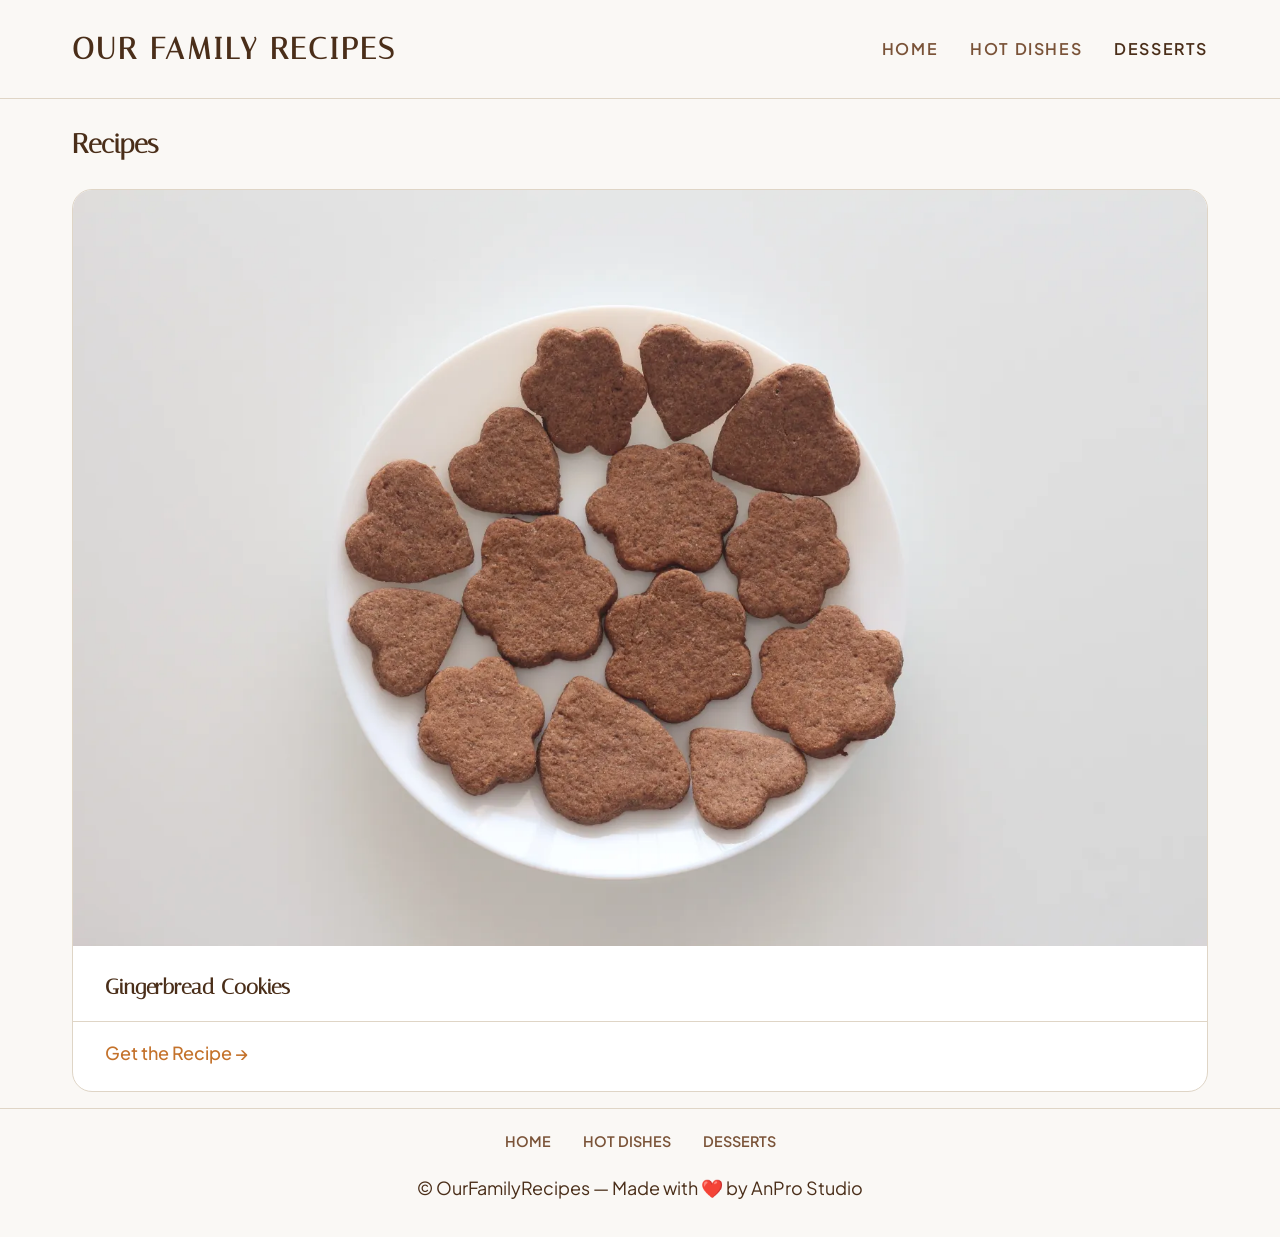
==== desserts/index.html @ f78f60fe "Feat: add title to gingerbread cookies card" ====
<!DOCTYPE html>
<html lang="en">
<head>
    <meta charset="UTF-8">
    <meta name="viewport" content="width=device-width, initial-scale=1.0">
    <title>Our Family Recipes</title>
    <link rel="preconnect" href="https://fonts.googleapis.com">
    <link rel="preconnect" href="https://fonts.gstatic.com" crossorigin">
    <link href="https://fonts.googleapis.com/css2?family=Italiana&family=Plus+Jakarta+Sans:wght@400;500;600;700&display=swap" rel="stylesheet">
    <link rel="stylesheet" href="../style.css">
</head>
<body>
    <header>
        <div class="container">
            <a href="../index.html" class="logo">Our Family Recipes</a>
            <nav>
                <ul>
                    <li><a href="../index.html">Home</a></li>
                    <li><a href="../hot-dishes/">Hot Dishes</a></li>
                    <li><a href="../desserts/" class="active">Desserts</a></li>
                </ul>
            </nav>
        </div>
    </header>

    <main>
        <section class="recipe-grid">
            <div class="container">
                <h1>Recipes</h1>
                <ul>
                    <li class="recipe-card">
                        <a href="../recipes/gingerbread-cookies.html">
                            <img src="../images/gingerbread-cookies.webp" alt="Gingerbread cookies" width="1600" height="1067">
                            <h3>Gingerbread Cookies</h3>
                            <span class="recipe-cta">Get the Recipe →</span>
                        </a>
                    </li>
                </ul>
            </div>
        </section>
    </main>

    <footer>
        <div class="container">
            <nav class="footer-nav">
                <ul>
                    <li><a href="../index.html">Home</a></li>
                    <li><a href="../hot-dishes/">Hot Dishes</a></li>
                    <li><a href="../desserts/">Desserts</a></li>
                </ul>
            </nav>
            <p>© <span id="year"></span> OurFamilyRecipes — Made with ❤️ by AnPro Studio</p>
        </div>
    </footer>
    <script src="../script.js"></script>
</body>
</html>
---- style.css ----
/* ==========================================================================
   Design Tokens
   ========================================================================== */

:root {
    /* Colors: Surfaces */
    --color-bg-base: #faf8f5;
    --color-bg-surface: #ffffff;

    /* Colors: Typography & Accents */
    --color-text-primary: #4a2e19;
    --color-text-secondary: #7a5338;
    --text-accent: #c4722b;

    /* Colors: Borders */
    --color-border: #dfd5c6;

    /* Typography */
    --font-heading: 'Italiana', serif;
    --font-body: 'Plus Jakarta Sans', sans-serif;

    /* Layout & Motion */
    --radius-lg: 1.25rem;
    --transition-base: all 0.3s ease;
}

/* ==========================================================================
   Base
   ========================================================================== */

*, *::before, *::after {
    box-sizing: border-box;
}

body {
    min-height: 100vh;
    min-height: 100dvh;
    font-family: var(--font-body);
    font-size: 1.125rem;
    line-height: 1.65;
    color: var(--color-text-primary);
    background-color: var(--color-bg-base);
    -webkit-font-smoothing: antialiased;
    -moz-osx-font-smoothing: grayscale;
    text-rendering: optimizeLegibility;
    display: flex;
    flex-direction: column;
    margin: 0;
}

ul {
    list-style-type: none;
    margin: 0;
    padding: 0;
}

a {
    text-decoration: none;
    color: inherit;
}

a:focus-visible {
    outline: 3px solid #ff9900;
    outline-offset: 4px;
}

h1, h2, h3, .logo {
    font-family: var(--font-heading);
    font-weight: 600;
}

a, .recipe-card {
    transition: var(--transition-base);
}

.active {
    color: var(--color-text-primary);
}

/* ==========================================================================
   Layout
   ========================================================================== */

.container {
    max-width: 75rem;
    margin-inline: auto;
    padding-inline: 2rem;
}

/* ==========================================================================
   Header
   ========================================================================== */

header {
    border-bottom: 1px solid var(--color-border);
}

header .container {
    display: flex;
    flex-wrap: wrap;
    justify-content: space-between;
    gap: 2rem;
    align-items: center;
    padding-block: 1.5rem;
    text-transform: uppercase;
}

header .container ul {
    display: flex;
    gap: 2rem;
    font-family: var(--font-body);
    font-size: 1rem;
    font-weight: 600;
    letter-spacing: 0.1em;
    color: var(--color-text-secondary);
}

.logo {
    font-size: 1.9rem;
    letter-spacing: 0.08em;
}

.logo:hover {
    color: var(--text-accent);
}

/* ==========================================================================
   Main: Recipe Grid
   ========================================================================== */

.recipe-card {
    display: flex;
    flex-direction: column;
    background-color: var(--color-bg-surface);
    border: 1px solid var(--color-border);
    border-radius: var(--radius-lg);
    overflow: hidden;
}

.recipe-card img {
    width: 100%;
    height: auto;
}

.recipe-grid .container ul {
    display: grid;
    grid-template-columns: repeat(auto-fit,
    minmax(300px, 1fr));
    gap: 2rem;
}

.recipe-card h3 {
    margin: 0;
    padding: 1.5rem 2rem 1rem 2rem;
}

.recipe-cta {
    padding: 1rem 2rem 1.5rem;
    margin-top: auto;
    font-weight: 500;
    border-top: 1px solid var(--color-border);
    color: var(--text-accent);
}

.recipe-card a {
    display: flex;
    flex-direction: column;
    height: 100%;
}

.recipe-card:hover {
    transform: translateY(-4px);
    box-shadow: 0 10px 30px rgba(0, 0, 0, 0.04);
}

.recipe-card:hover .recipe-cta {
    color: #8e6427;
}

/* ==========================================================================
   Main: About
   ========================================================================== */

.about {
    background-color: var(--color-bg-surface);
    border: 1px solid var(--color-border);
    border-radius: var(--radius-lg);
    margin-block: 4rem;
    padding: 3rem 2rem;
    background-color: var(--color-bg-surface);
}

.about .container h2 {
    margin-block: 0 1rem;
}

.about .container p {
    margin: 0;
}

main {
    flex: 1;
}

/* ==========================================================================
   Footer
   ========================================================================== */

footer {
    border-top: 1px solid var(--color-border);
    padding-block: 1rem;
    margin-top: 1rem;
}

footer .container {
    display: flex;
    flex-direction: column;
    align-items: center;
}

.footer-nav ul {
    display: flex;
    gap: 2rem;
}

.footer-nav a {
    font-size: 0.9rem;
    font-weight: 600;
    color: var(--color-text-secondary);
    transition: var(--transition-base);
    text-transform: uppercase;
}

.footer-nav a:hover {
    color: var(--color-text-primary);
}
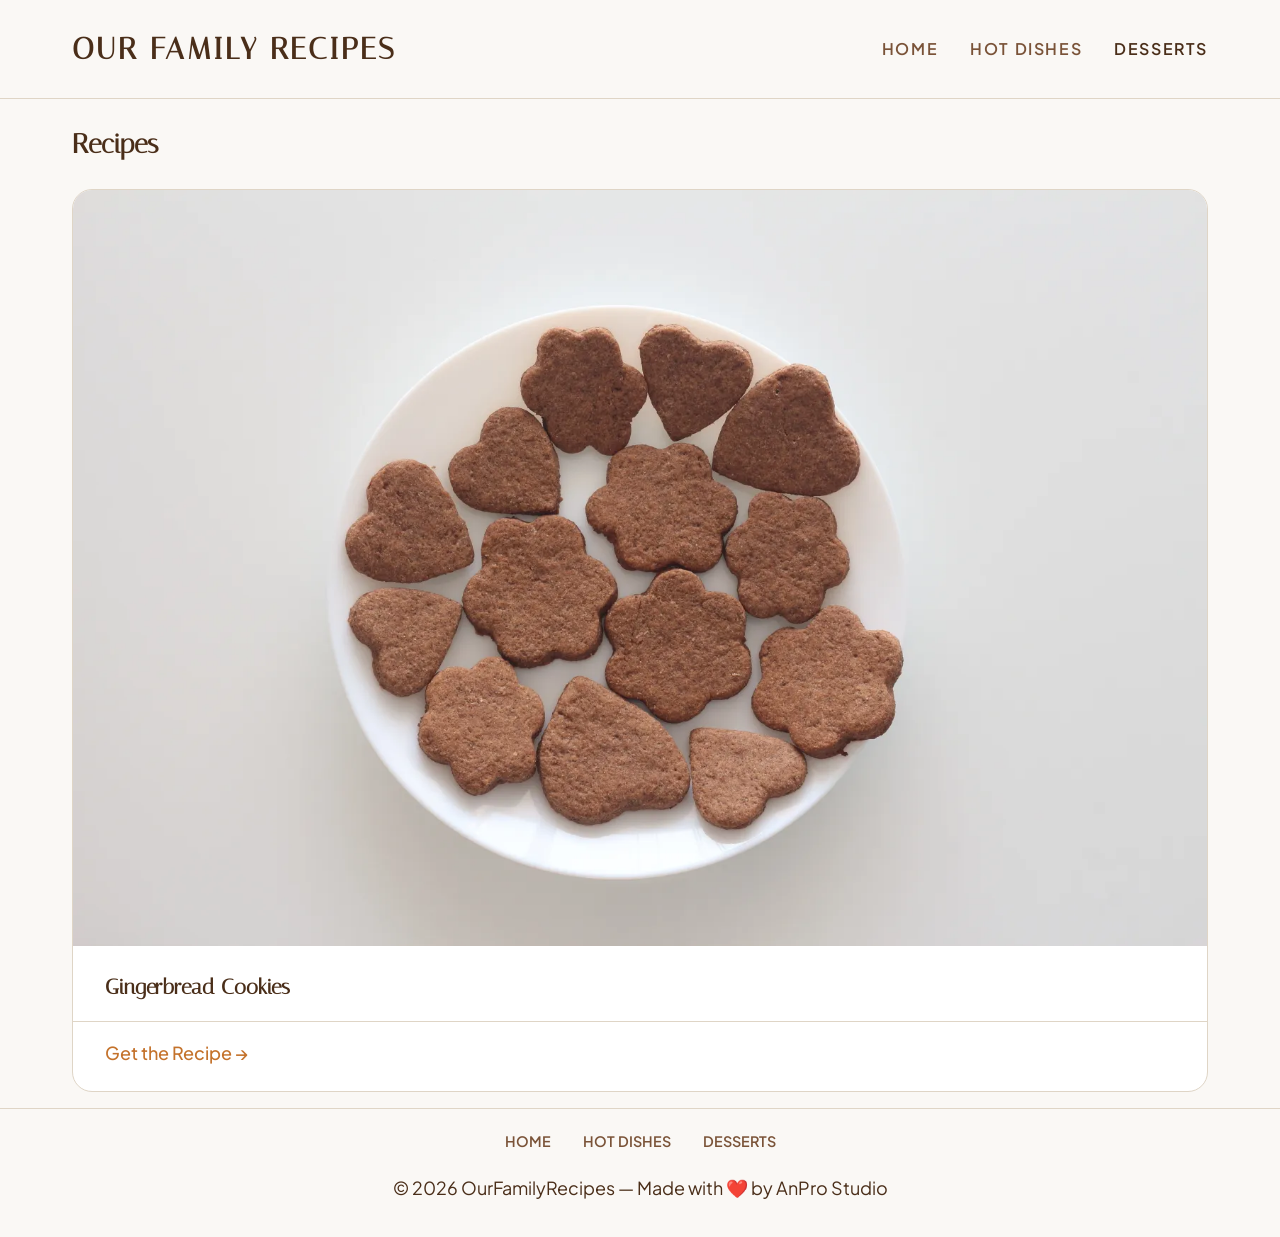
==== commit 7b5ac88d: "Fix: fix broken font preconnect tag syntax" ====
--- a/desserts/index.html
+++ b/desserts/index.html
@@ -3,9 +3,9 @@
 <head>
     <meta charset="UTF-8">
     <meta name="viewport" content="width=device-width, initial-scale=1.0">
-    <title>Our Family Recipes</title>
+    <title>Desserts | Our Family Recipes</title>
     <link rel="preconnect" href="https://fonts.googleapis.com">
-    <link rel="preconnect" href="https://fonts.gstatic.com" crossorigin">
+    <link rel="preconnect" href="https://fonts.gstatic.com" crossorigin>
     <link href="https://fonts.googleapis.com/css2?family=Italiana&family=Plus+Jakarta+Sans:wght@400;500;600;700&display=swap" rel="stylesheet">
     <link rel="stylesheet" href="../style.css">
 </head>
--- a/style.css
+++ b/style.css
@@ -233,4 +233,73 @@
 
 .footer-nav a:hover {
     color: var(--color-text-primary);
+}
+
+/* ==========================================================================
+   Recipe Page
+   ========================================================================== */
+
+.recipe-page img {
+    width: 100%;
+    height: auto;
+    border-radius: var(--radius-lg);
+}
+
+.recipe-content {
+    margin-top: 3rem;
+}
+
+.ingredients-list {
+    background-color: var(--color-bg-surface);
+    border: 1px solid var(--color-border);
+    border-radius: var(--radius-lg);
+    padding: 1rem 3.5rem 1.8rem;
+}
+
+.directions-list {
+    padding-block: 2rem;
+}
+
+.ingredients-list li {
+    padding-block: 0.75rem;
+    border-bottom: 1px solid var(--color-border);
+    break-inside: avoid;
+}
+
+.directions-list li {
+    display: flex;
+    gap: 1.25rem;
+    align-items: flex-start;
+    padding-block: 0.75rem;
+}
+
+.directions-list span {
+    background-color: var(--color-bg-surface);
+    border: 1px solid var(--color-border);
+    font-size: 1rem;
+    width: 2.25rem;
+    height: 2.25rem;
+    border-radius: 50%;
+    display: flex;
+    justify-content: center;
+    align-items: center;
+    flex-shrink: 0;
+}
+
+.directions-list p {
+    margin: 0;
+    padding-top: 0.12rem;
+}
+
+.ingredients-list h3 {
+    margin-block: 2.3rem 0.8rem;
+}
+
+.back-link {
+    color: var(--text-accent);
+    padding: 1rem 1.5rem 1rem 0;
+}
+
+.back-link:hover {
+    color: #8e6427;
 }
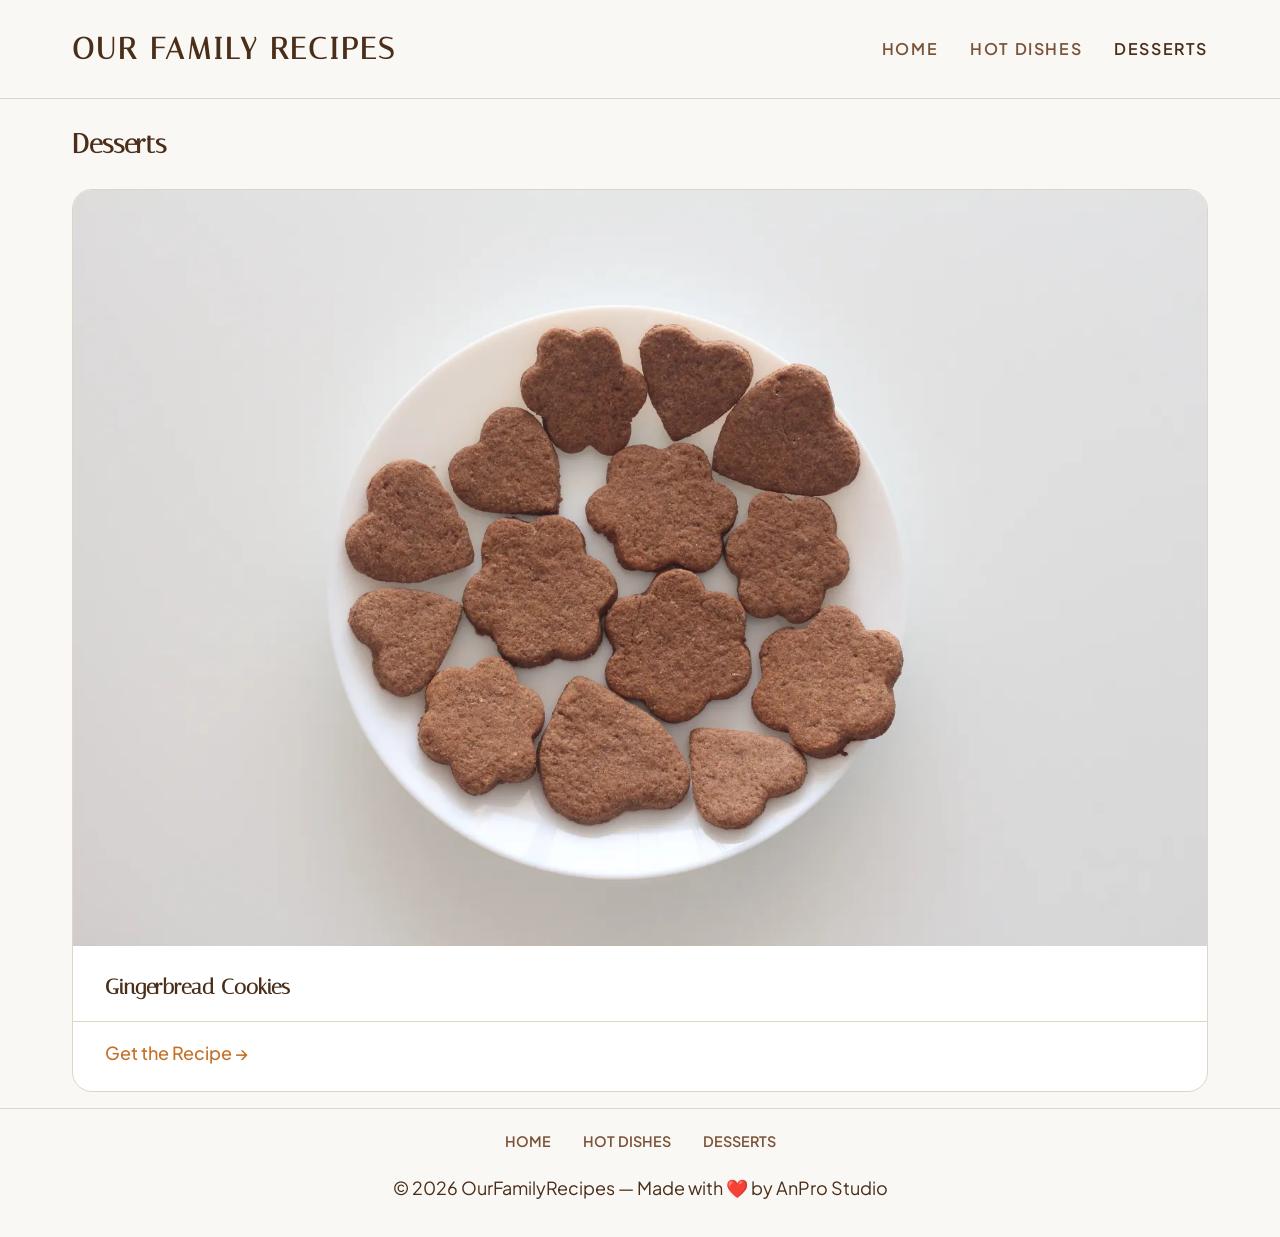
==== commit 35e83ff9: "Feat: update desserts page heading" ====
--- a/desserts/index.html
+++ b/desserts/index.html
@@ -17,7 +17,7 @@
                 <ul>
                     <li><a href="../index.html">Home</a></li>
                     <li><a href="../hot-dishes/">Hot Dishes</a></li>
-                    <li><a href="../desserts/" class="active">Desserts</a></li>
+                    <li><a href="../desserts/" aria-current="page">Desserts</a></li>
                 </ul>
             </nav>
         </div>
@@ -26,7 +26,7 @@
     <main>
         <section class="recipe-grid">
             <div class="container">
-                <h1>Recipes</h1>
+                <h1>Desserts</h1>
                 <ul>
                     <li class="recipe-card">
                         <a href="../recipes/gingerbread-cookies.html">
--- a/style.css
+++ b/style.css
@@ -10,7 +10,9 @@
     /* Colors: Typography & Accents */
     --color-text-primary: #4a2e19;
     --color-text-secondary: #7a5338;
-    --text-accent: #c4722b;
+    --color-accent: #c4722b;
+    --color-accent-hover: #8e6427;
+    --color-focus: #ff9900;
 
     /* Colors: Borders */
     --color-border: #dfd5c6;
@@ -60,7 +62,7 @@
 }
 
 a:focus-visible {
-    outline: 3px solid #ff9900;
+    outline: 3px solid var(--color-focus);
     outline-offset: 4px;
 }
 
@@ -73,7 +75,7 @@
     transition: var(--transition-base);
 }
 
-.active {
+nav a[aria-current="page"] {
     color: var(--color-text-primary);
 }
 
@@ -121,7 +123,7 @@
 }
 
 .logo:hover {
-    color: var(--text-accent);
+    color: var(--color-accent);
 }
 
 /* ==========================================================================
@@ -159,7 +161,7 @@
     margin-top: auto;
     font-weight: 500;
     border-top: 1px solid var(--color-border);
-    color: var(--text-accent);
+    color: var(--color-accent);
 }
 
 .recipe-card a {
@@ -174,7 +176,7 @@
 }
 
 .recipe-card:hover .recipe-cta {
-    color: #8e6427;
+    color: var(--color-accent-hover);
 }
 
 /* ==========================================================================
@@ -187,7 +189,6 @@
     border-radius: var(--radius-lg);
     margin-block: 4rem;
     padding: 3rem 2rem;
-    background-color: var(--color-bg-surface);
 }
 
 .about .container h2 {
@@ -296,10 +297,10 @@
 }
 
 .back-link {
-    color: var(--text-accent);
+    color: var(--color-accent);
     padding: 1rem 1.5rem 1rem 0;
 }
 
 .back-link:hover {
-    color: #8e6427;
+    color: var(--color-accent-hover);
 }
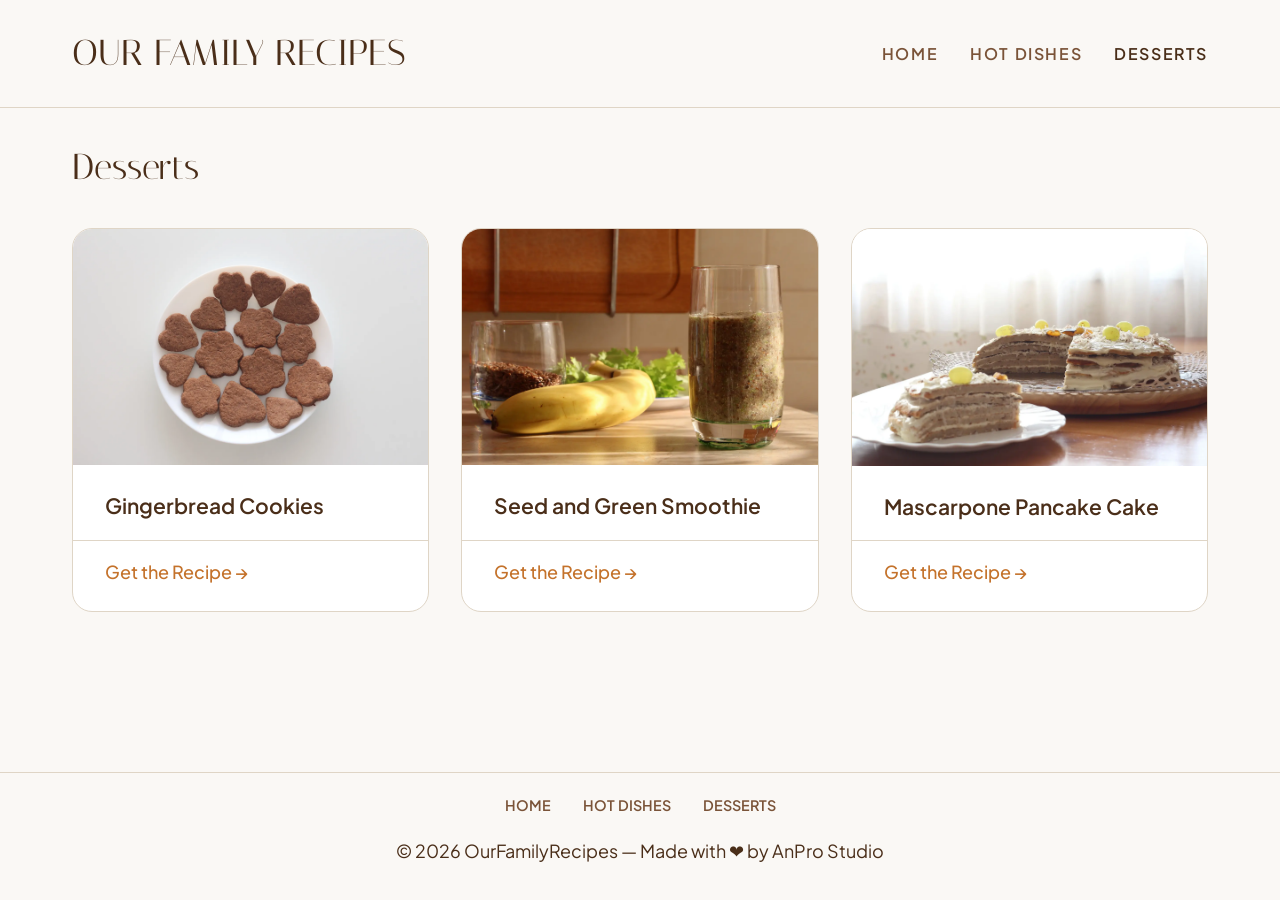
==== commit c12f9b14: "Feat: add new recipes" ====
--- a/desserts/index.html
+++ b/desserts/index.html
@@ -35,6 +35,22 @@
                             <span class="recipe-cta">Get the Recipe →</span>
                         </a>
                     </li>
+
+                    <li class="recipe-card">
+                        <a href="../recipes/seed-and-green-smoothie.html">
+                            <img src="../images/seed-and-green-smoothie.webp" alt="Seed and green smoothie" width="1601" height="1067">
+                            <h3>Seed and Green Smoothie</h3>
+                            <span class="recipe-cta">Get the Recipe →</span>
+                        </a>
+                    </li>
+
+                    <li class="recipe-card">
+                        <a href="../recipes/mascarpone-pancake-cake.html">
+                            <img src="../images/mascarpone-pancake-cake.webp" alt="Mascarpone pancake cake" width="1600" height="1067">
+                            <h3>Mascarpone Pancake Cake</h3>
+                            <span class="recipe-cta">Get the Recipe →</span>
+                        </a>
+                    </li>
                 </ul>
             </div>
         </section>
--- a/style.css
+++ b/style.css
@@ -18,8 +18,8 @@
     --color-border: #dfd5c6;
 
     /* Typography */
-    --font-heading: 'Italiana', serif;
-    --font-body: 'Plus Jakarta Sans', sans-serif;
+    --font-heading: 'Italiana', Georgia, serif;
+    --font-body: 'Plus Jakarta Sans', system-ui, -apple-system, sans-serif;
 
     /* Layout & Motion */
     --radius-lg: 1.25rem;
@@ -66,8 +66,13 @@
     outline-offset: 4px;
 }
 
-h1, h2, h3, .logo {
+h1, h2, .logo {
     font-family: var(--font-heading);
+    font-weight: 400;
+    font-size: 2.25rem;
+}
+
+h3 {
     font-weight: 600;
 }
 
@@ -117,11 +122,6 @@
     color: var(--color-text-secondary);
 }
 
-.logo {
-    font-size: 1.9rem;
-    letter-spacing: 0.08em;
-}
-
 .logo:hover {
     color: var(--color-accent);
 }
@@ -193,6 +193,7 @@
 
 .about .container h2 {
     margin-block: 0 1rem;
+    line-height: 1.2;
 }
 
 .about .container p {
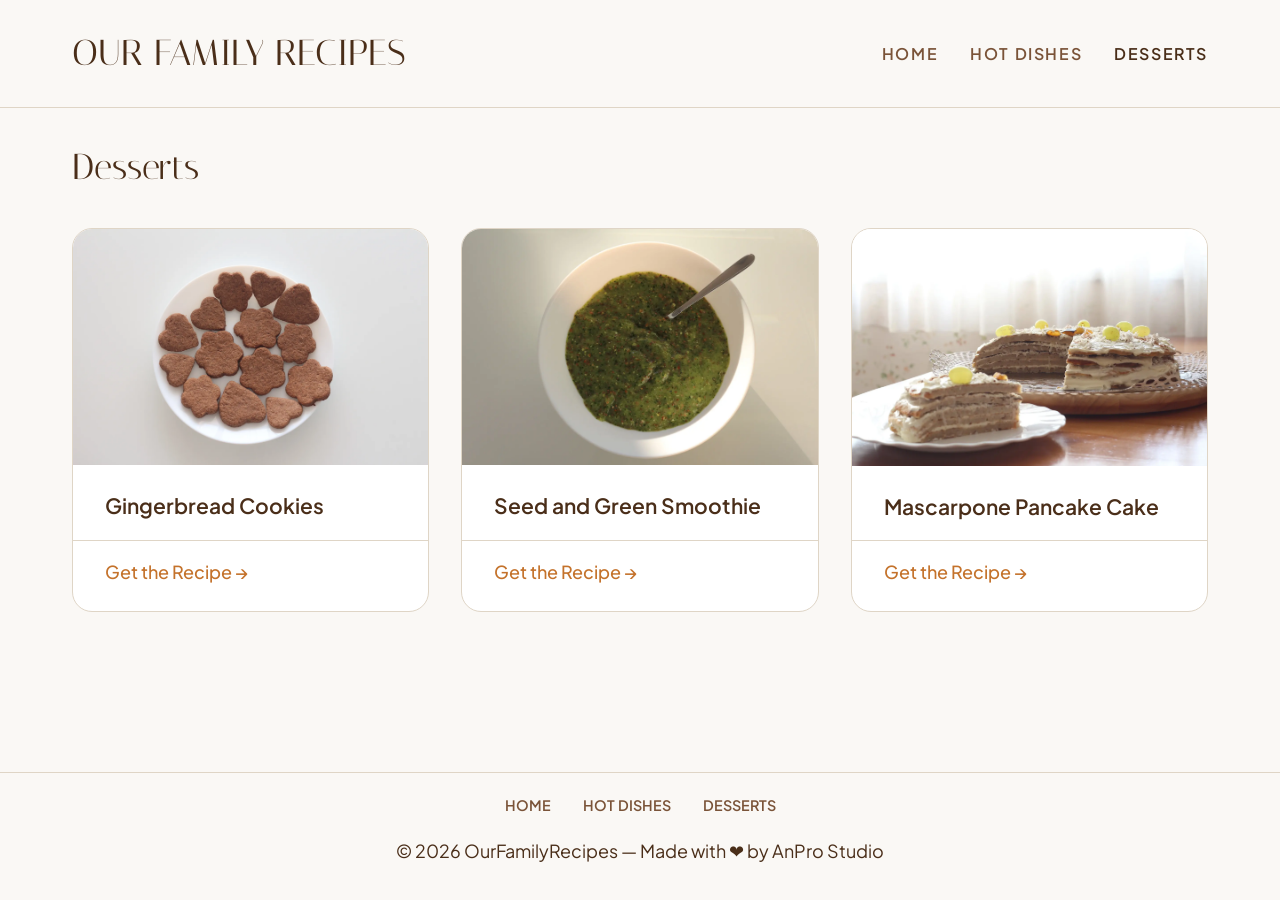
==== commit 8f5aa6f4: "Fix: update smoothie image width to 1600" ====
--- a/desserts/index.html
+++ b/desserts/index.html
@@ -38,7 +38,7 @@
 
                     <li class="recipe-card">
                         <a href="../recipes/seed-and-green-smoothie.html">
-                            <img src="../images/seed-and-green-smoothie.webp" alt="Seed and green smoothie" width="1601" height="1067">
+                            <img src="../images/seed-and-green-smoothie.webp" alt="Seed and green smoothie" width="1600" height="1067">
                             <h3>Seed and Green Smoothie</h3>
                             <span class="recipe-cta">Get the Recipe →</span>
                         </a>
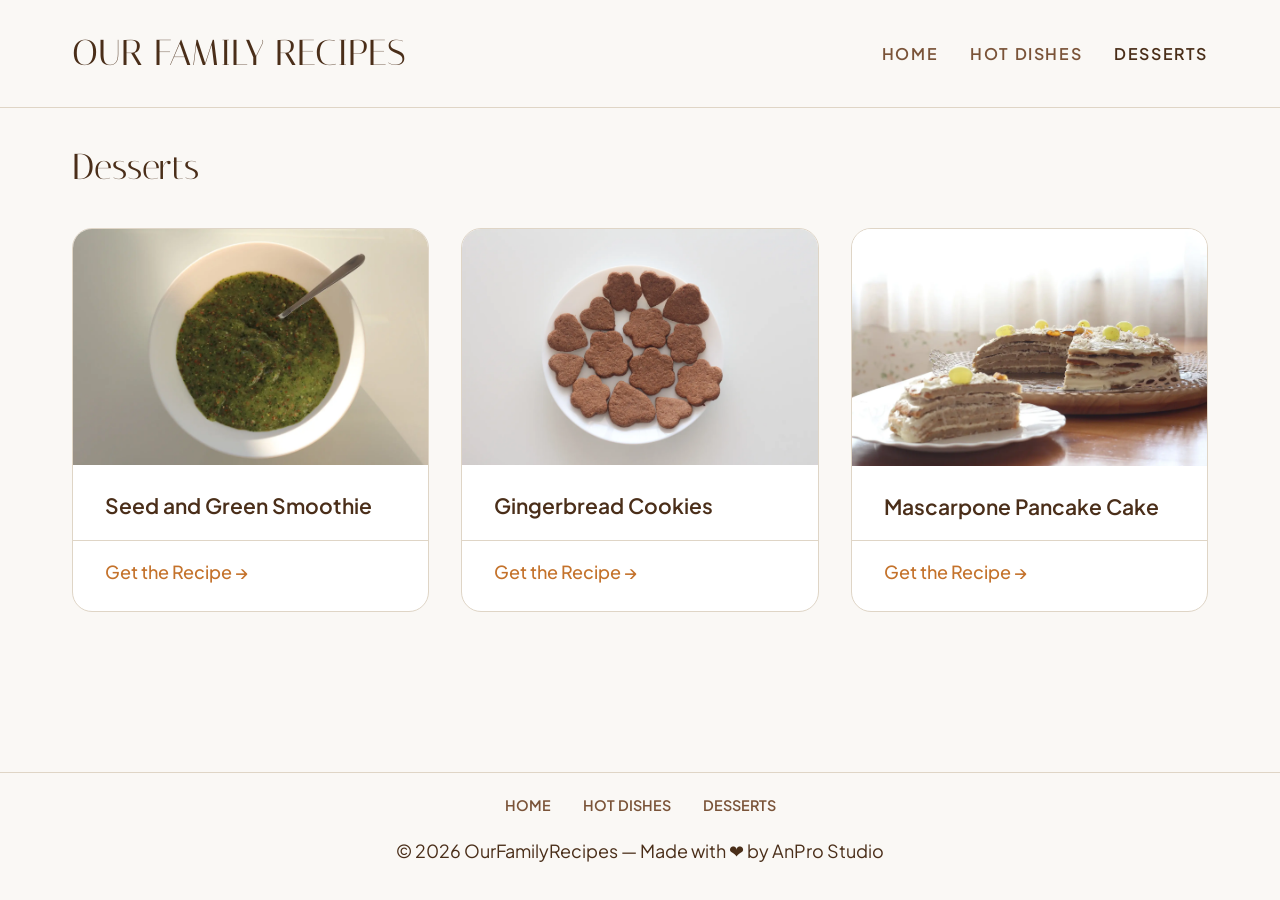
==== commit 2bd34d46: "Refactor: reorder list items" ====
--- a/desserts/index.html
+++ b/desserts/index.html
@@ -28,18 +28,18 @@
             <div class="container">
                 <h1>Desserts</h1>
                 <ul>
-                    <li class="recipe-card">
-                        <a href="../recipes/gingerbread-cookies.html">
-                            <img src="../images/gingerbread-cookies.webp" alt="Gingerbread cookies" width="1600" height="1067">
-                            <h3>Gingerbread Cookies</h3>
+                     <li class="recipe-card">
+                        <a href="../recipes/seed-and-green-smoothie.html">
+                            <img src="../images/seed-and-green-smoothie.webp" alt="Seed and green smoothie" width="1600" height="1067">
+                            <h3>Seed and Green Smoothie</h3>
                             <span class="recipe-cta">Get the Recipe →</span>
                         </a>
                     </li>
 
                     <li class="recipe-card">
-                        <a href="../recipes/seed-and-green-smoothie.html">
-                            <img src="../images/seed-and-green-smoothie.webp" alt="Seed and green smoothie" width="1600" height="1067">
-                            <h3>Seed and Green Smoothie</h3>
+                        <a href="../recipes/gingerbread-cookies.html">
+                            <img src="../images/gingerbread-cookies.webp" alt="Gingerbread cookies" width="1600" height="1067">
+                            <h3>Gingerbread Cookies</h3>
                             <span class="recipe-cta">Get the Recipe →</span>
                         </a>
                     </li>
